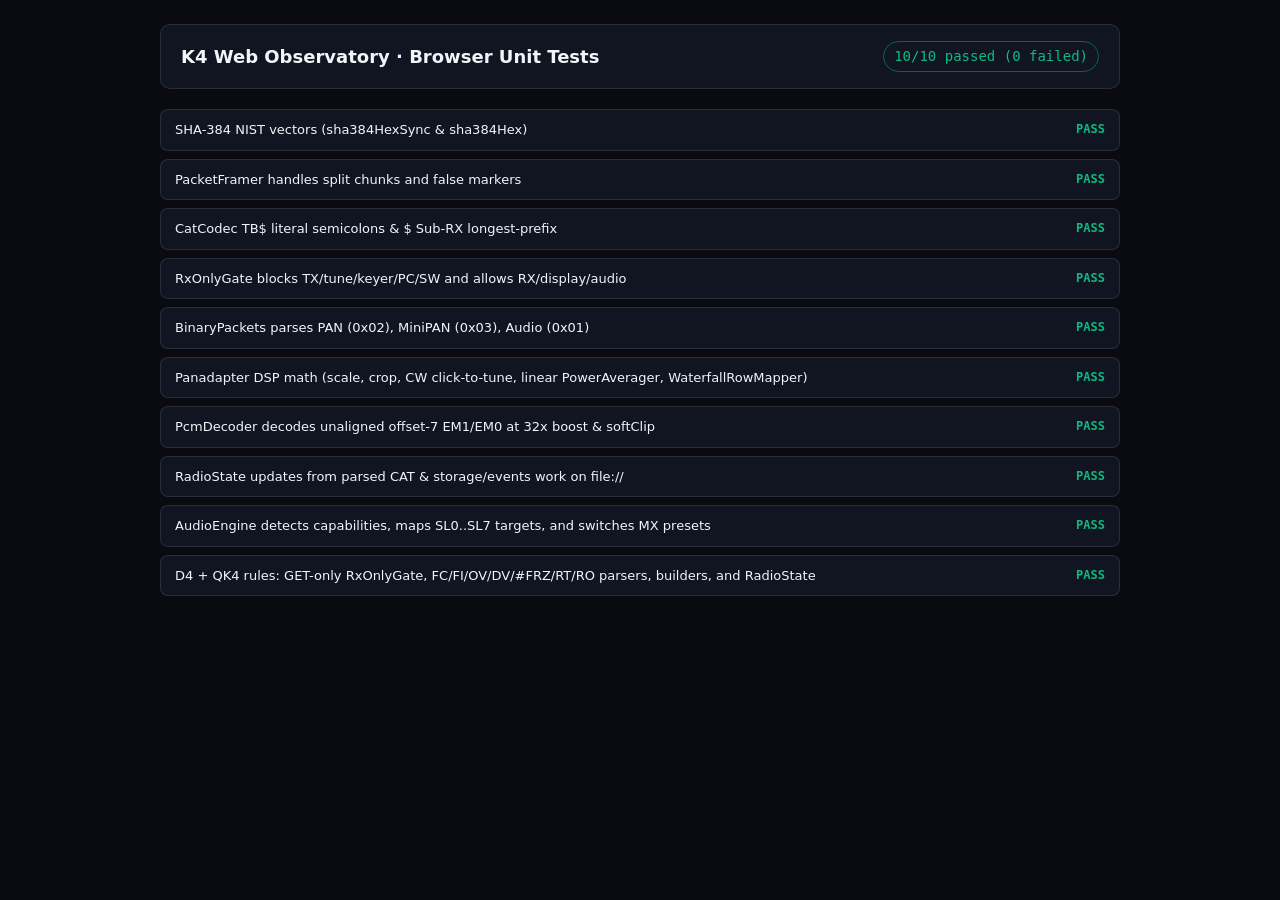
==== web/test.html @ ce6cd917 "feat(sim,deploy,tests): add Go K4 :9205 simulator, Envoy/websockify/websocat configs, and E2E suite" ====
<!DOCTYPE html>
<html lang="en">
<head>
  <meta charset="utf-8">
  <meta name="viewport" content="width=device-width, initial-scale=1.0">
  <meta name="color-scheme" content="dark">
  <title>K4 Web Observatory · Browser Unit Tests</title>
  <style>
    :root {
      color-scheme: dark;
      --bg: #090b10;
      --panel: #101521;
      --border: rgba(148, 163, 184, 0.18);
      --text: #f1f5f9;
      --muted: #94a3b8;
      --pass: #10b981;
      --fail: #f43f5e;
      --accent: #38bdf8;
    }
    * { box-sizing: border-box; }
    body {
      margin: 0;
      padding: 24px;
      background: var(--bg);
      color: var(--text);
      font-family: ui-sans-serif, system-ui, -apple-system, BlinkMacSystemFont, "Segoe UI", Roboto, sans-serif;
      line-height: 1.5;
    }
    header {
      max-width: 960px;
      margin: 0 auto 20px;
      padding: 16px 20px;
      background: var(--panel);
      border: 1px solid var(--border);
      border-radius: 10px;
      display: flex;
      justify-content: space-between;
      align-items: center;
      gap: 16px;
    }
    h1 {
      margin: 0;
      font-size: 18px;
      font-weight: 600;
    }
    .summary {
      font-family: ui-monospace, SFMono-Regular, Menlo, Consolas, monospace;
      font-variant-numeric: tabular-nums;
      font-size: 14px;
      padding: 4px 10px;
      border-radius: 999px;
      border: 1px solid var(--border);
    }
    .summary.pass { color: var(--pass); border-color: rgba(16, 185, 129, 0.45); }
    .summary.fail { color: var(--fail); border-color: rgba(244, 63, 94, 0.45); }
    #results {
      max-width: 960px;
      margin: 0 auto;
      display: grid;
      gap: 8px;
    }
    .test-row {
      display: flex;
      justify-content: space-between;
      align-items: flex-start;
      gap: 12px;
      padding: 10px 14px;
      background: var(--panel);
      border: 1px solid var(--border);
      border-radius: 8px;
      font-size: 13px;
    }
    .test-row.is-fail {
      border-color: rgba(244, 63, 94, 0.5);
    }
    .badge {
      font-family: ui-monospace, SFMono-Regular, Menlo, Consolas, monospace;
      font-size: 12px;
      font-weight: 700;
      flex-shrink: 0;
    }
    .badge.pass { color: var(--pass); }
    .badge.fail { color: var(--fail); }
    .err-msg {
      margin-top: 4px;
      color: var(--fail);
      font-family: ui-monospace, SFMono-Regular, Menlo, Consolas, monospace;
      font-size: 12px;
      white-space: pre-wrap;
    }
  </style>

  <!-- Exact Spec 00 Section 2 script load order (no type="module") -->
  <script defer src="js/util/events.js"></script>
  <script defer src="js/util/storage.js"></script>
  <script defer src="js/protocol/sha384.js"></script>
  <script defer src="js/protocol/framer.js"></script>
  <script defer src="js/protocol/cat-codec.js"></script>
  <script defer src="js/protocol/binary-packets.js"></script>
  <script defer src="js/transport/rx-only-gate.js"></script>
  <script defer src="js/state/radio-state.js"></script>
  <script defer src="js/transport/k4-client.js"></script>
  <script defer src="js/panadapter/band-plan.js"></script>
  <script defer src="js/panadapter/color-luts.js"></script>
  <script defer src="js/panadapter/dsp.js"></script>
  <script defer src="js/panadapter/webgl-renderer.js"></script>
  <script defer src="js/panadapter/interaction.js"></script>
  <script defer src="js/panadapter/panadapter-view.js"></script>
  <script defer src="js/audio/pcm-decoder.js"></script>
  <script defer src="js/audio/opus-decoder.js"></script>
  <script defer src="js/audio/worklet-source.js"></script>
  <script defer src="js/audio/audio-engine.js"></script>
  <script defer src="js/ui/vfo-widget.js"></script>
  <script defer src="js/ui/smeter-widget.js"></script>
  <script defer src="js/ui/omnibar.js"></script>
  <script defer src="js/ui/inspector-panels.js"></script>
  <script defer src="js/ui/connection-dialog.js"></script>
  <script defer src="../tests/browser-unit-tests.js"></script>
</head>
<body>
  <header>
    <h1>K4 Web Observatory · Browser Unit Tests</h1>
    <div id="summary" class="summary" data-testid="test-summary">Running...</div>
  </header>
  <main id="results" data-testid="test-results"></main>
</body>
</html>
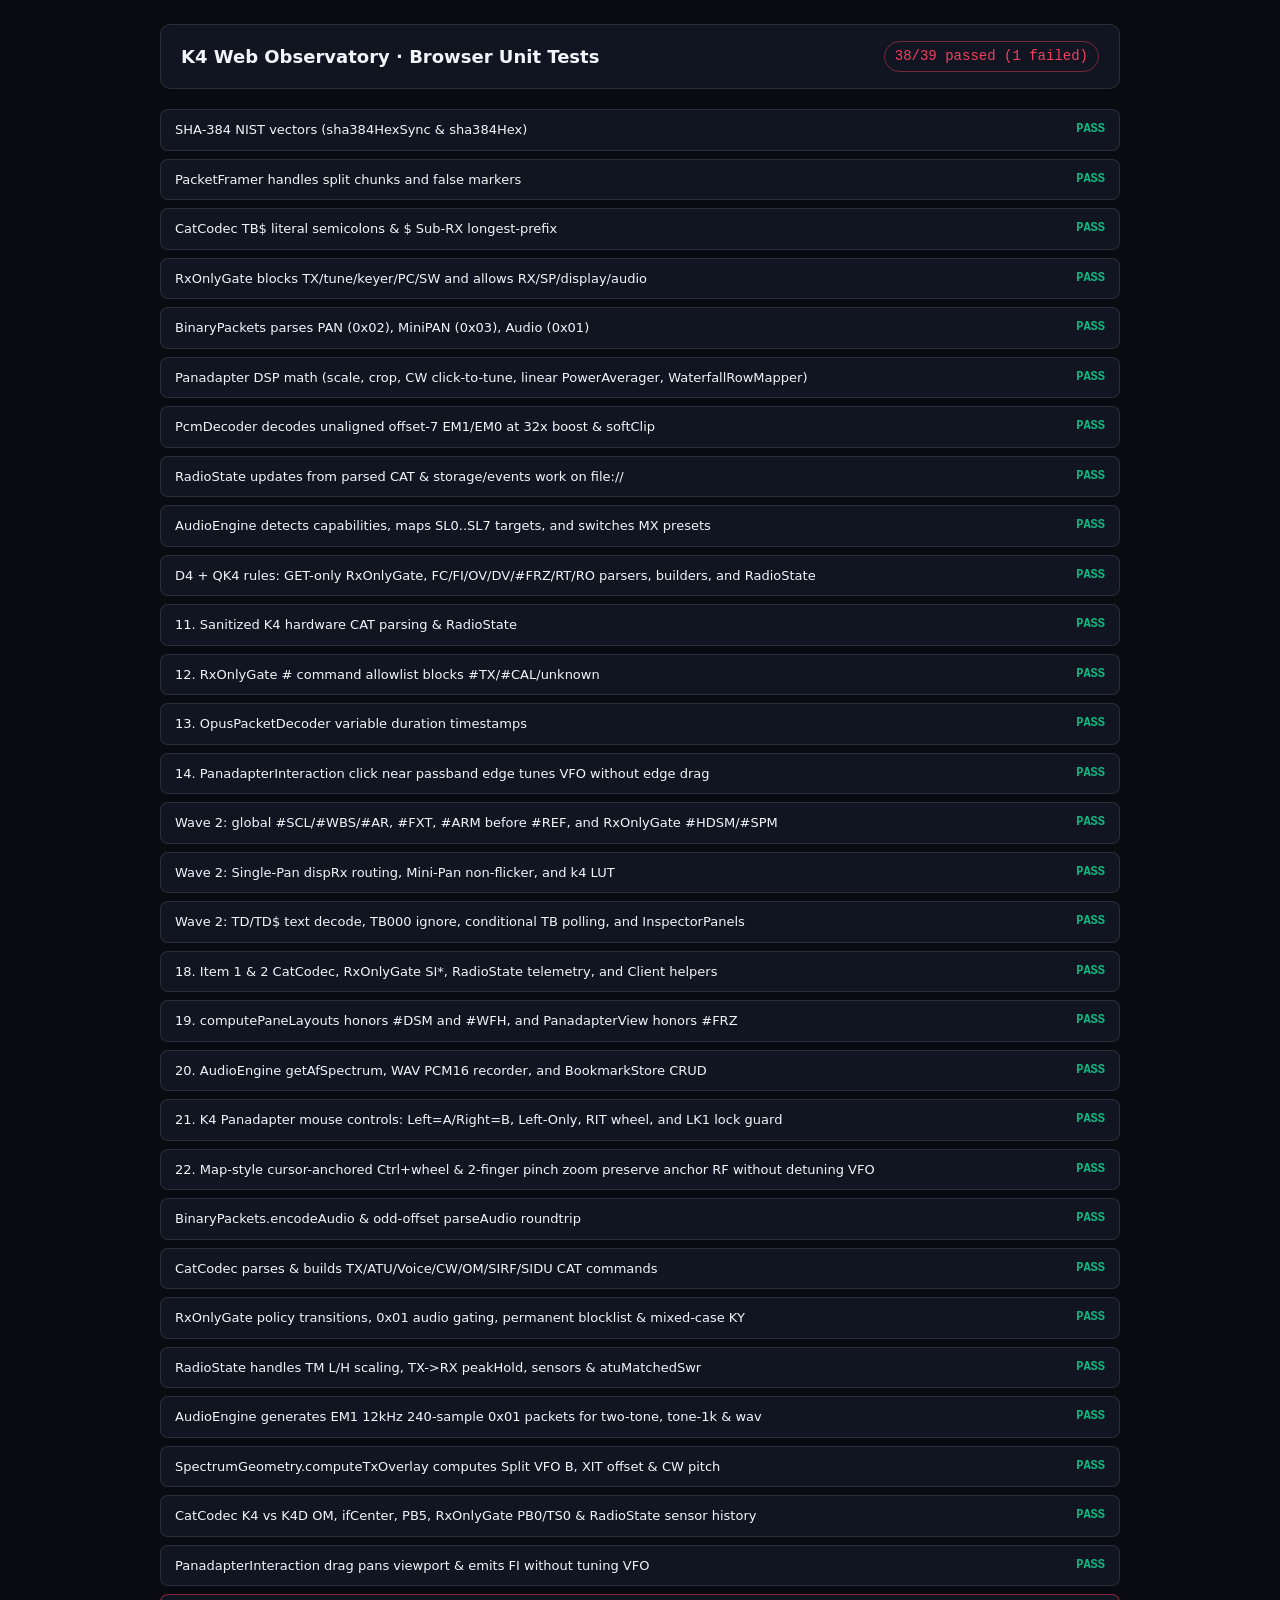
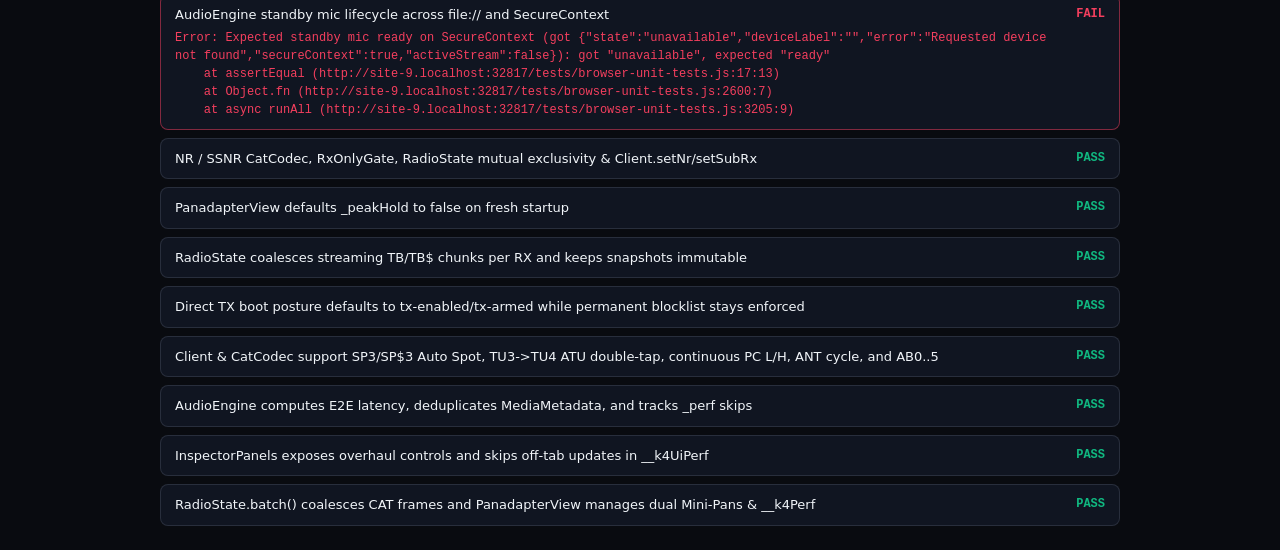
==== commit 7f2d6ebe: "Add Settings & Shortcuts panel, ClientPrefs, K4 shortcuts, and topbar UX fixes" ====
--- a/web/test.html
+++ b/web/test.html
@@ -115,6 +115,7 @@
   <script defer src="js/ui/omnibar.js"></script>
   <script defer src="js/ui/inspector-panels.js"></script>
   <script defer src="js/ui/connection-dialog.js"></script>
+  <script defer src="js/ui/settings-panel.js"></script>
   <script defer src="../tests/browser-unit-tests.js"></script>
 </head>
 <body>
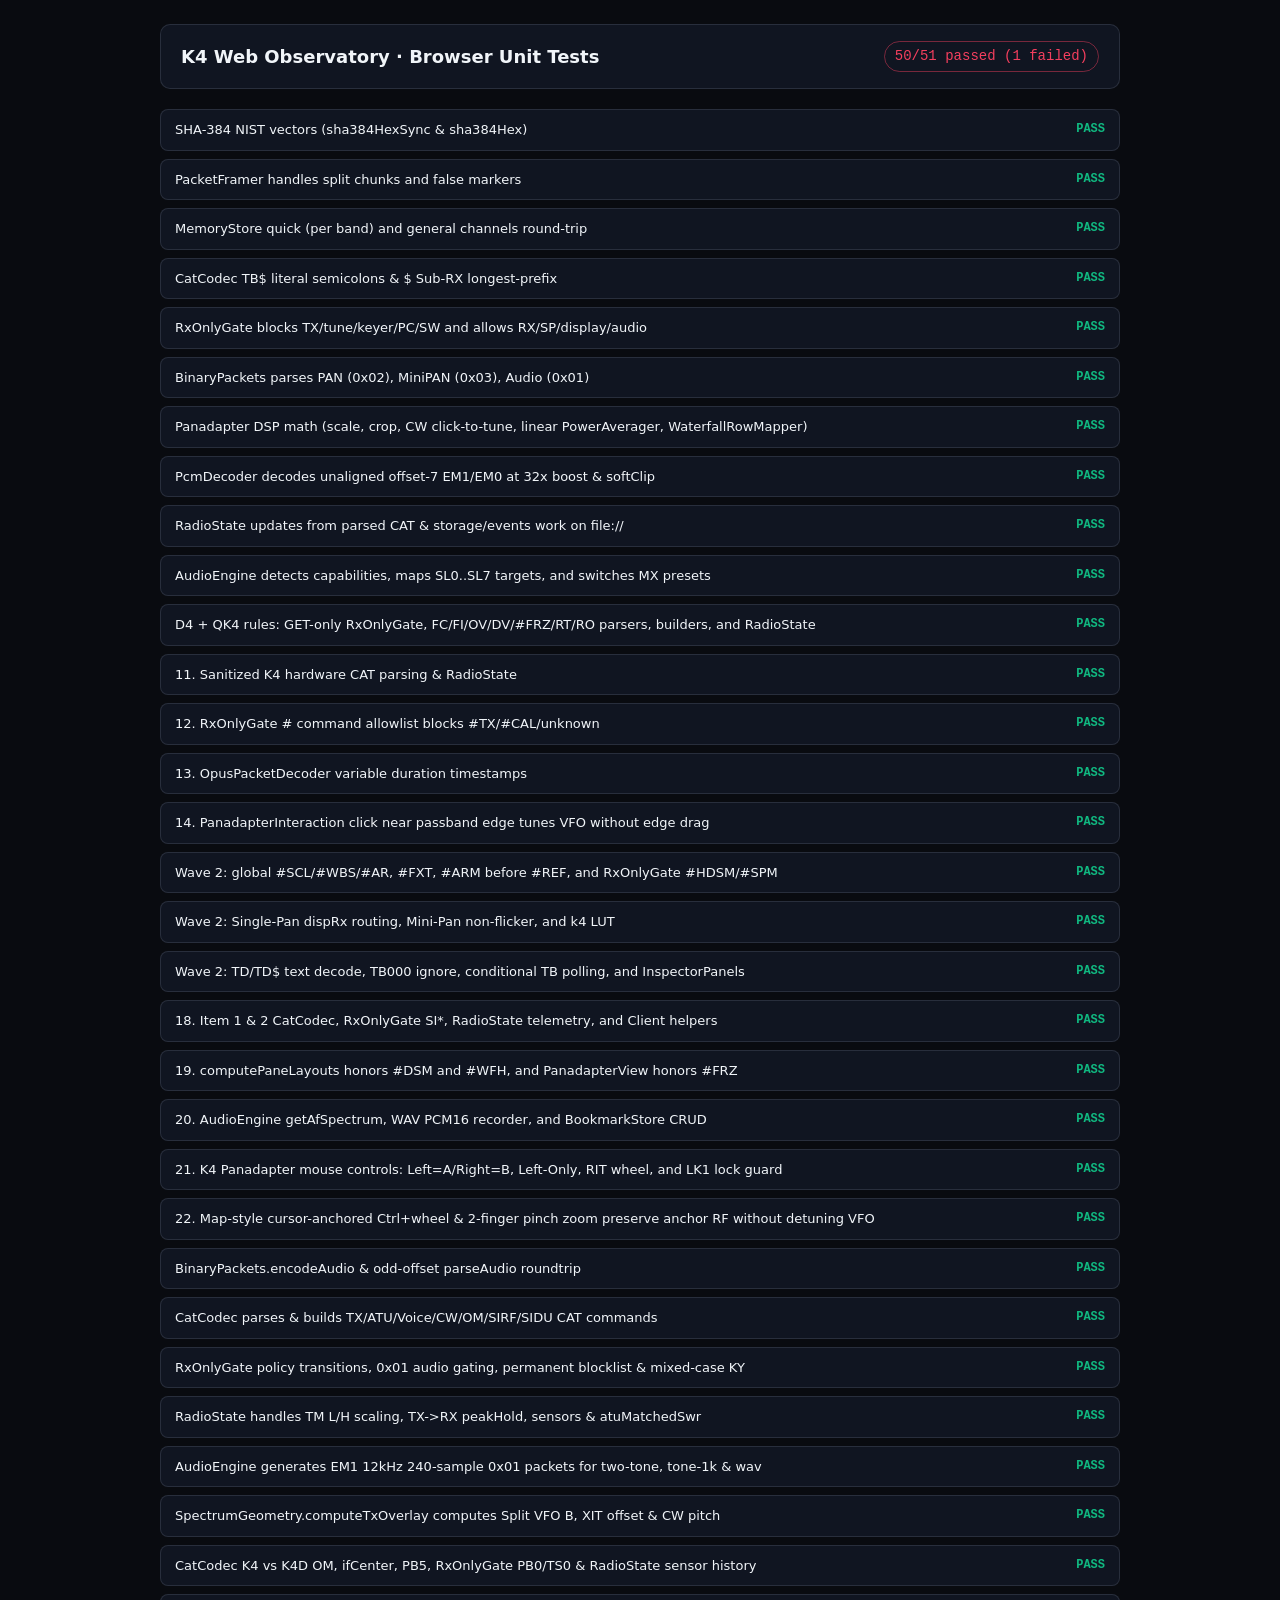
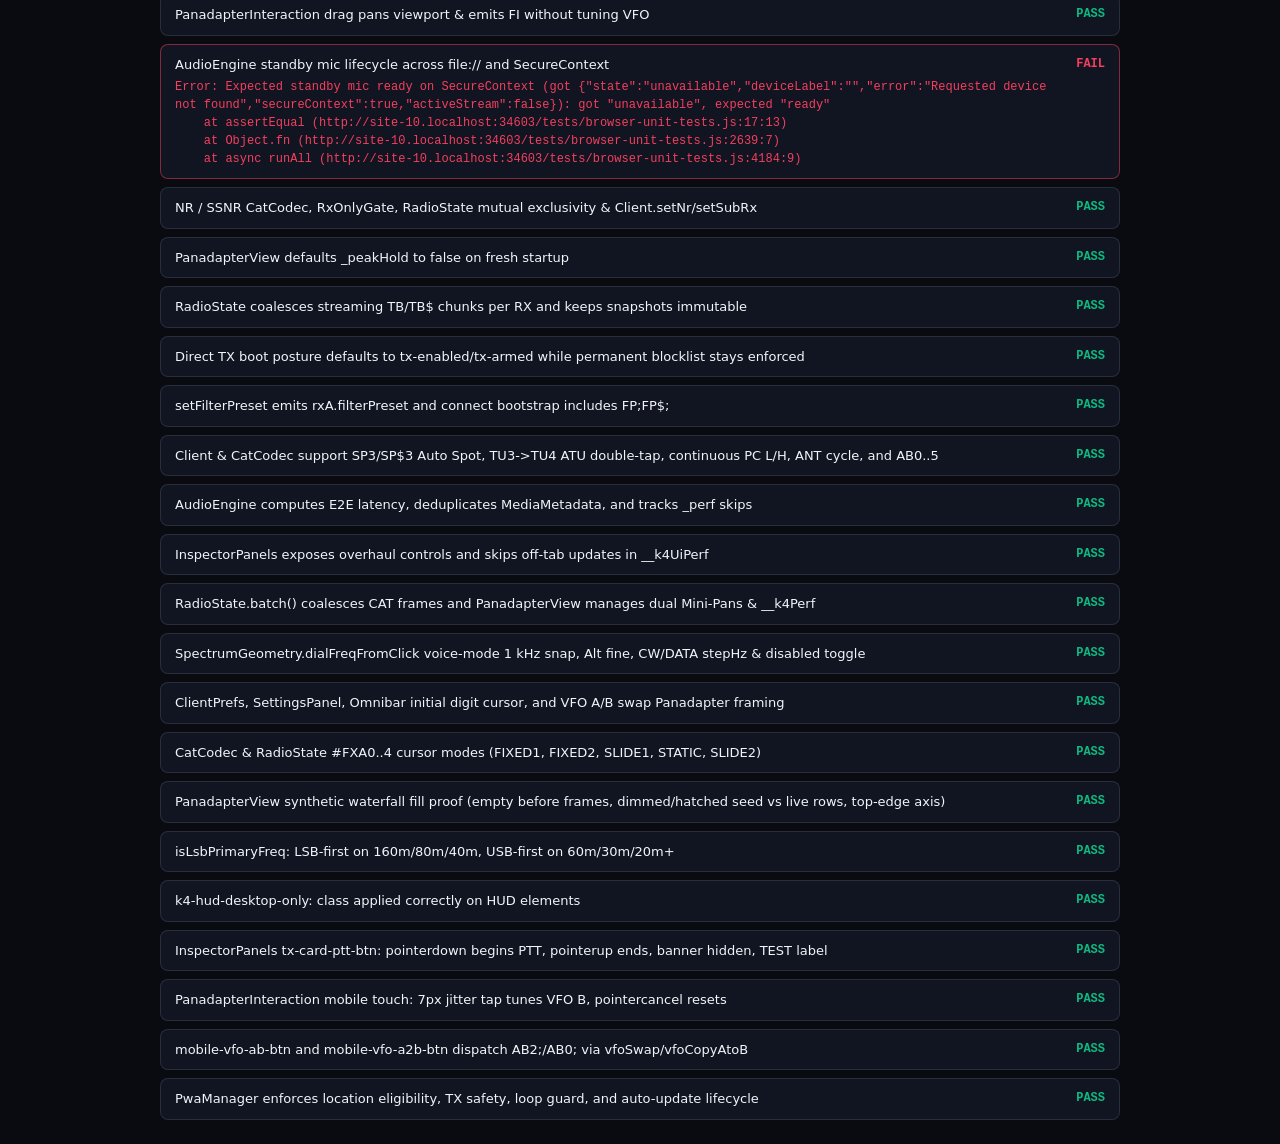
==== commit c32b3fc4: "feat(pwa): add installable mobile PWA with TX-safe background auto-updates" ====
--- a/web/test.html
+++ b/web/test.html
@@ -93,6 +93,7 @@
   <!-- Exact Spec 00 Section 2 script load order (no type="module") -->
   <script defer src="js/util/events.js"></script>
   <script defer src="js/util/storage.js"></script>
+  <script defer src="js/util/pwa.js"></script>
   <script defer src="js/protocol/sha384.js"></script>
   <script defer src="js/protocol/framer.js"></script>
   <script defer src="js/protocol/cat-codec.js"></script>
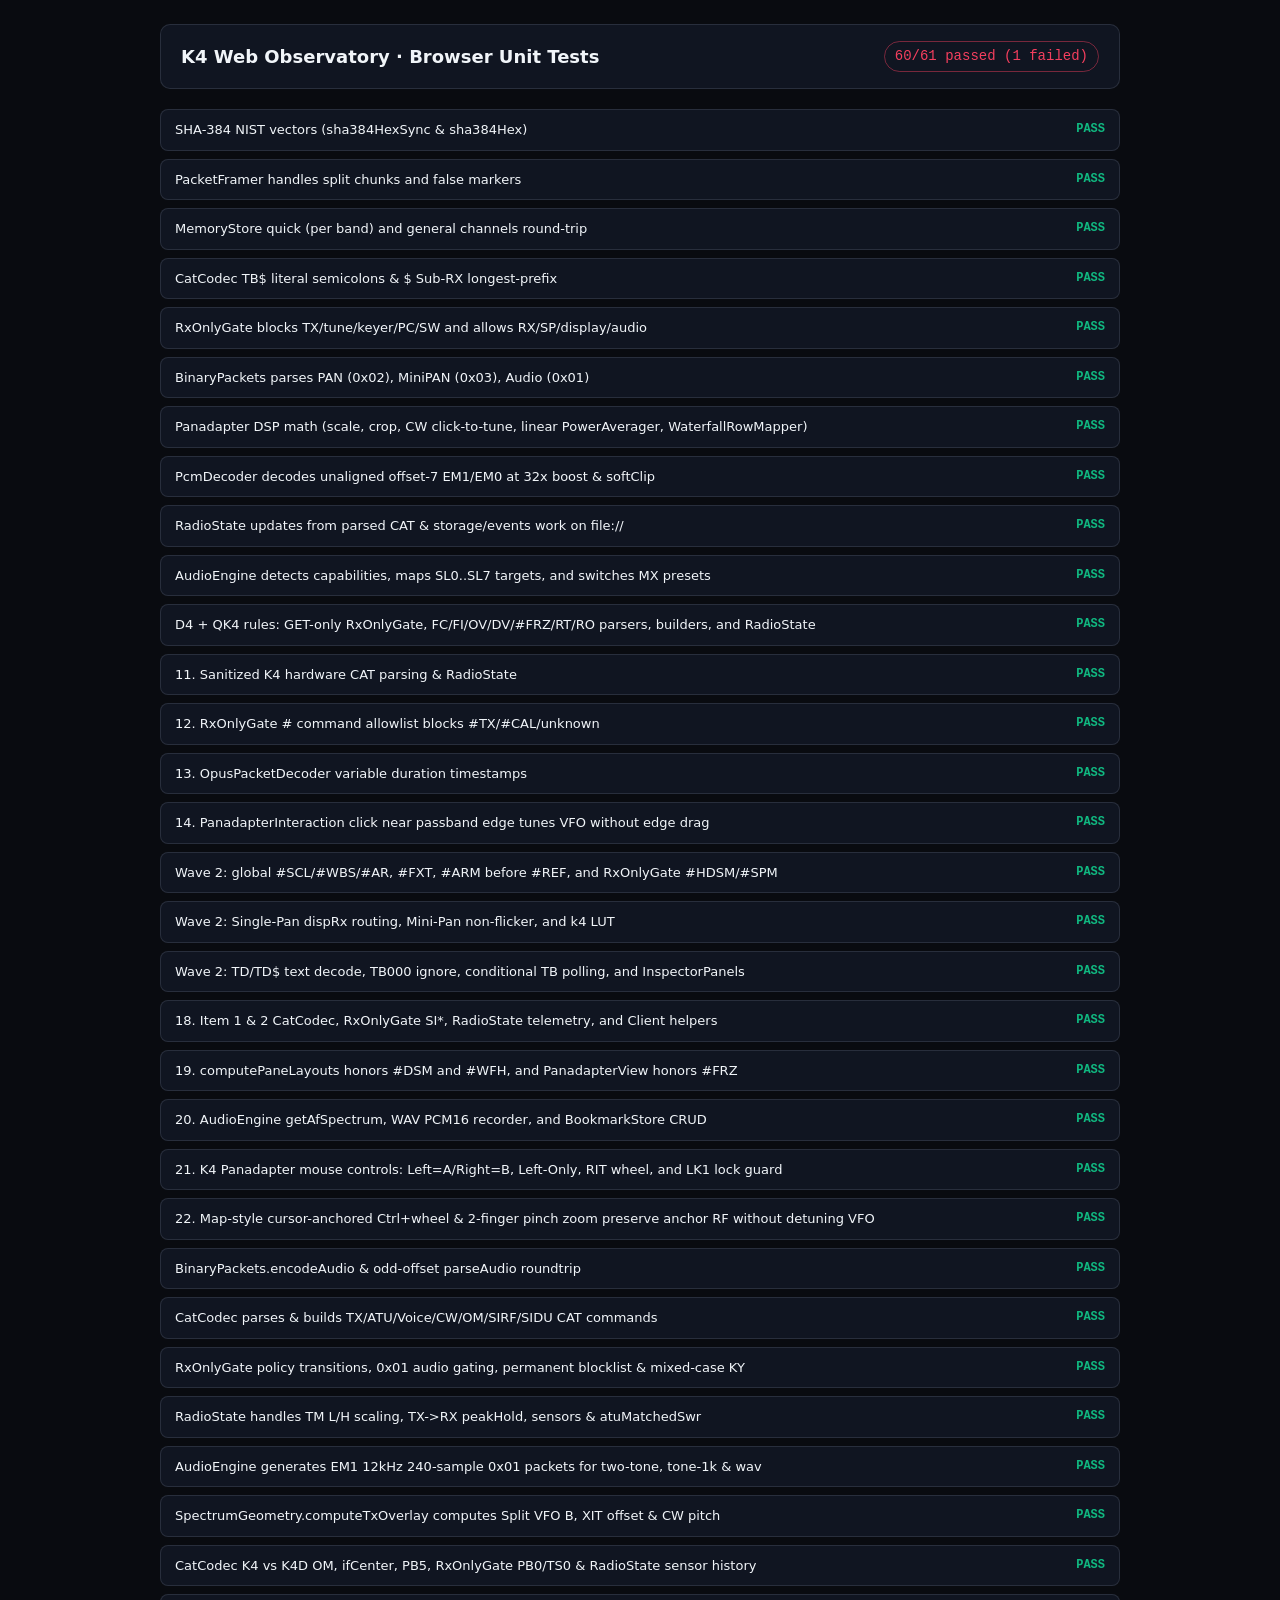
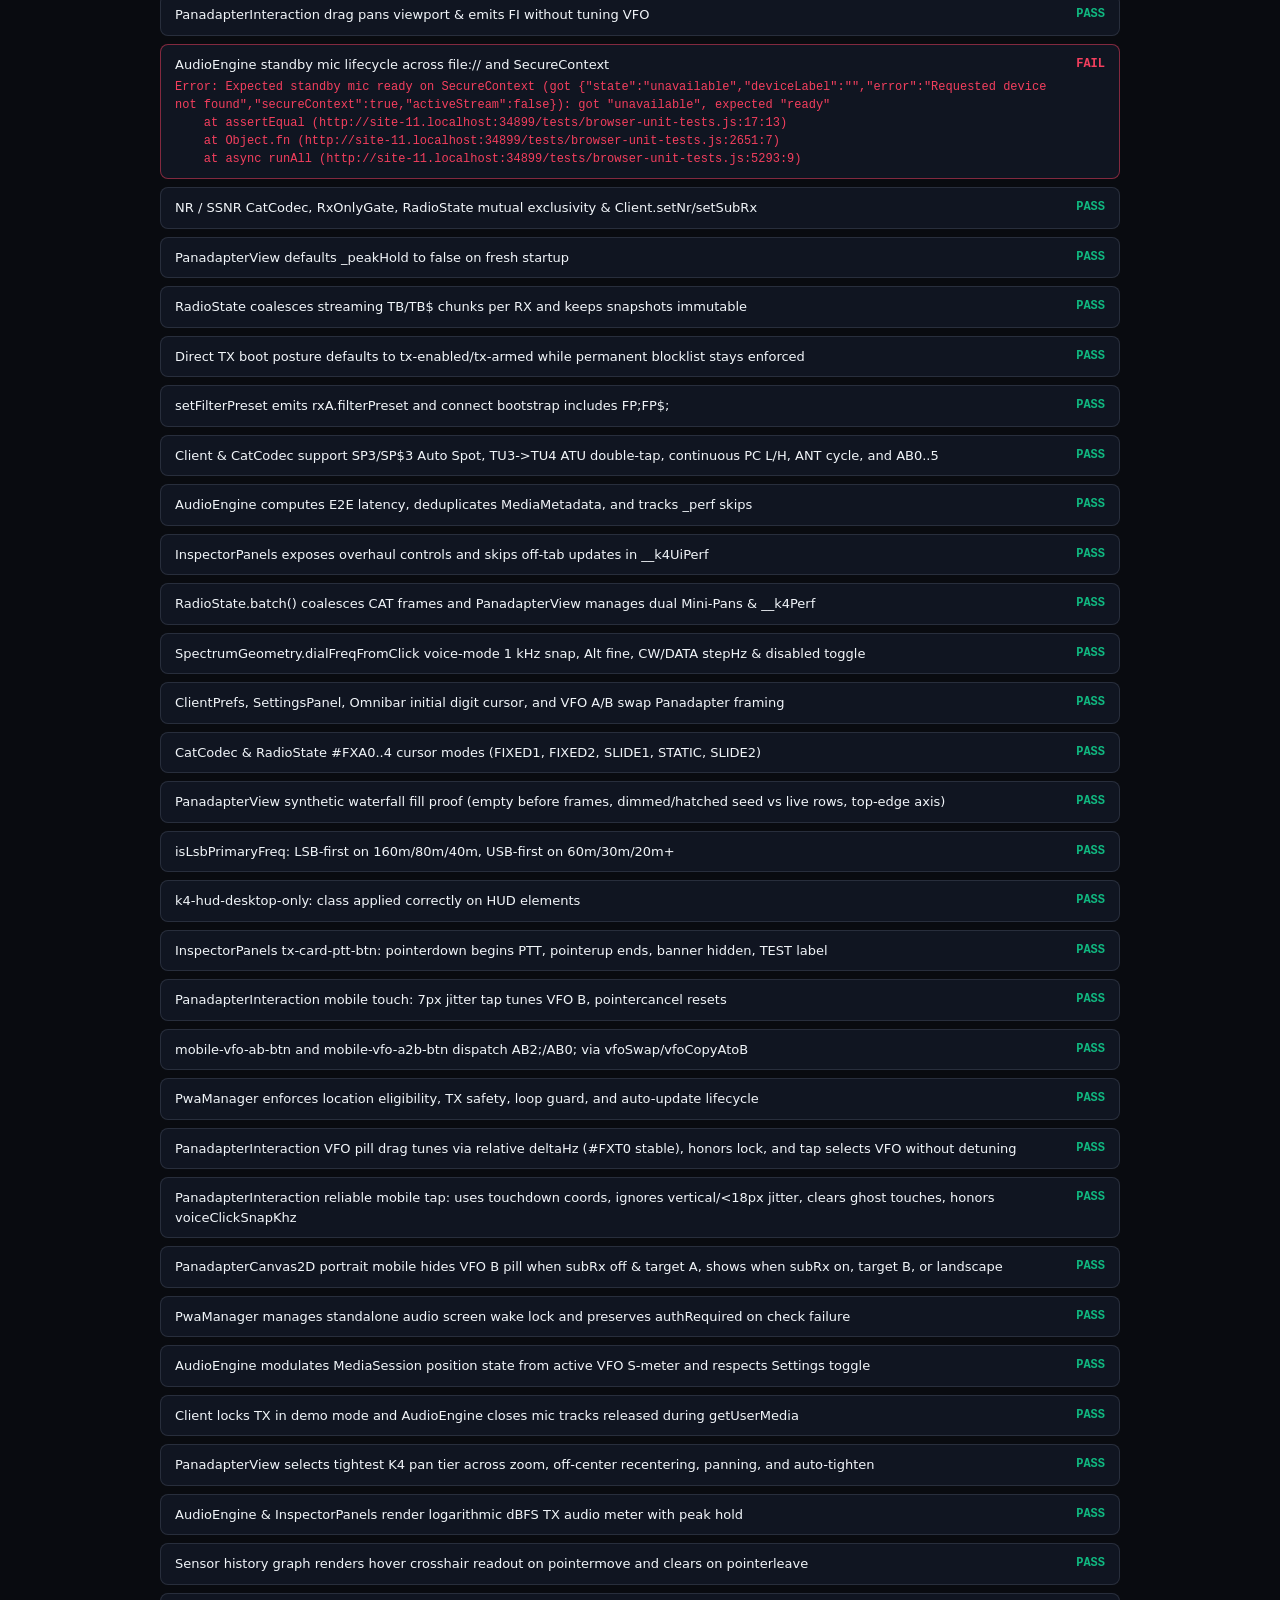
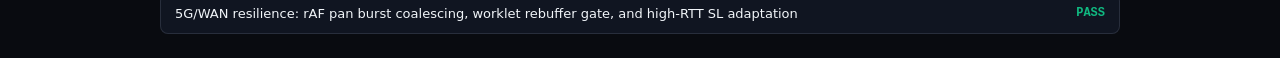
==== commit a5139307: "Embed git commit and UTC build time in Settings and Audio Diagnostics" ====
--- a/web/test.html
+++ b/web/test.html
@@ -92,6 +92,7 @@
 
   <!-- Exact Spec 00 Section 2 script load order (no type="module") -->
   <script defer src="js/util/events.js"></script>
+  <script defer src="js/util/build-info.js"></script>
   <script defer src="js/util/storage.js"></script>
   <script defer src="js/util/pwa.js"></script>
   <script defer src="js/protocol/sha384.js"></script>
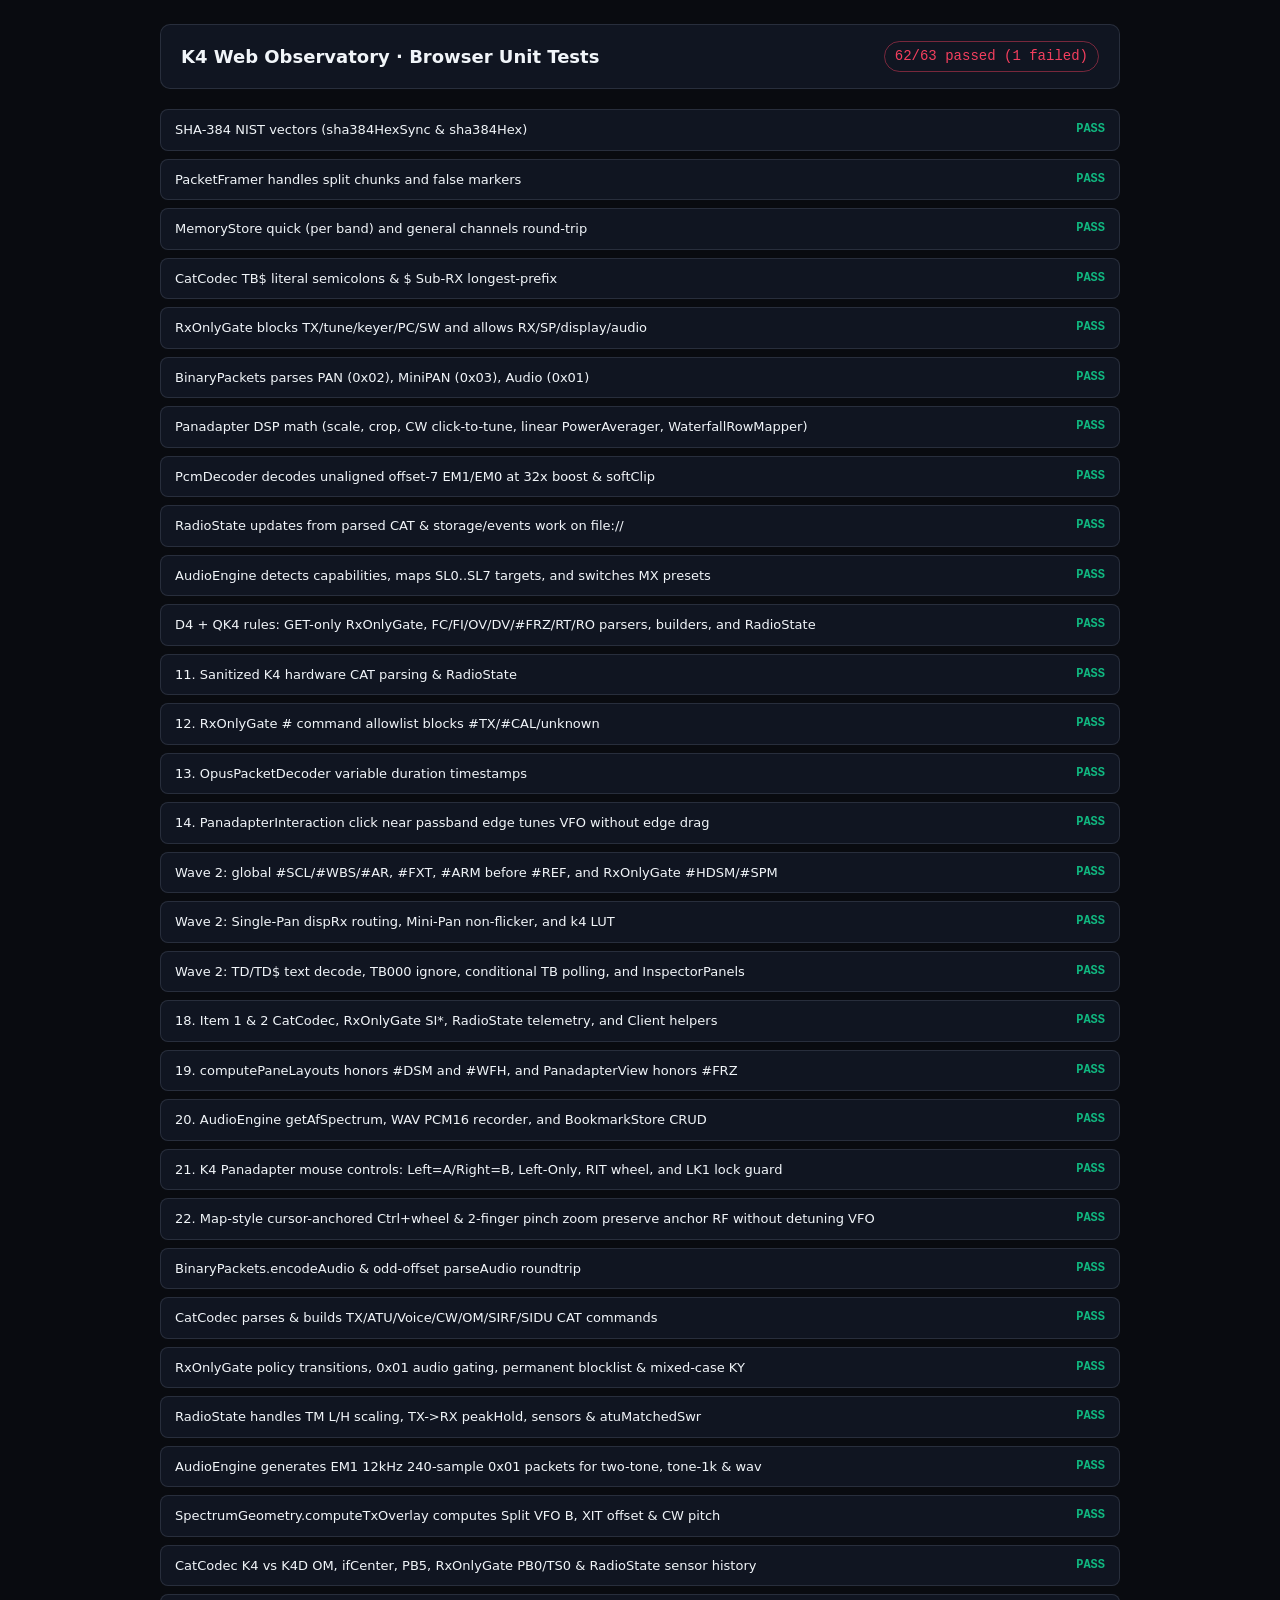
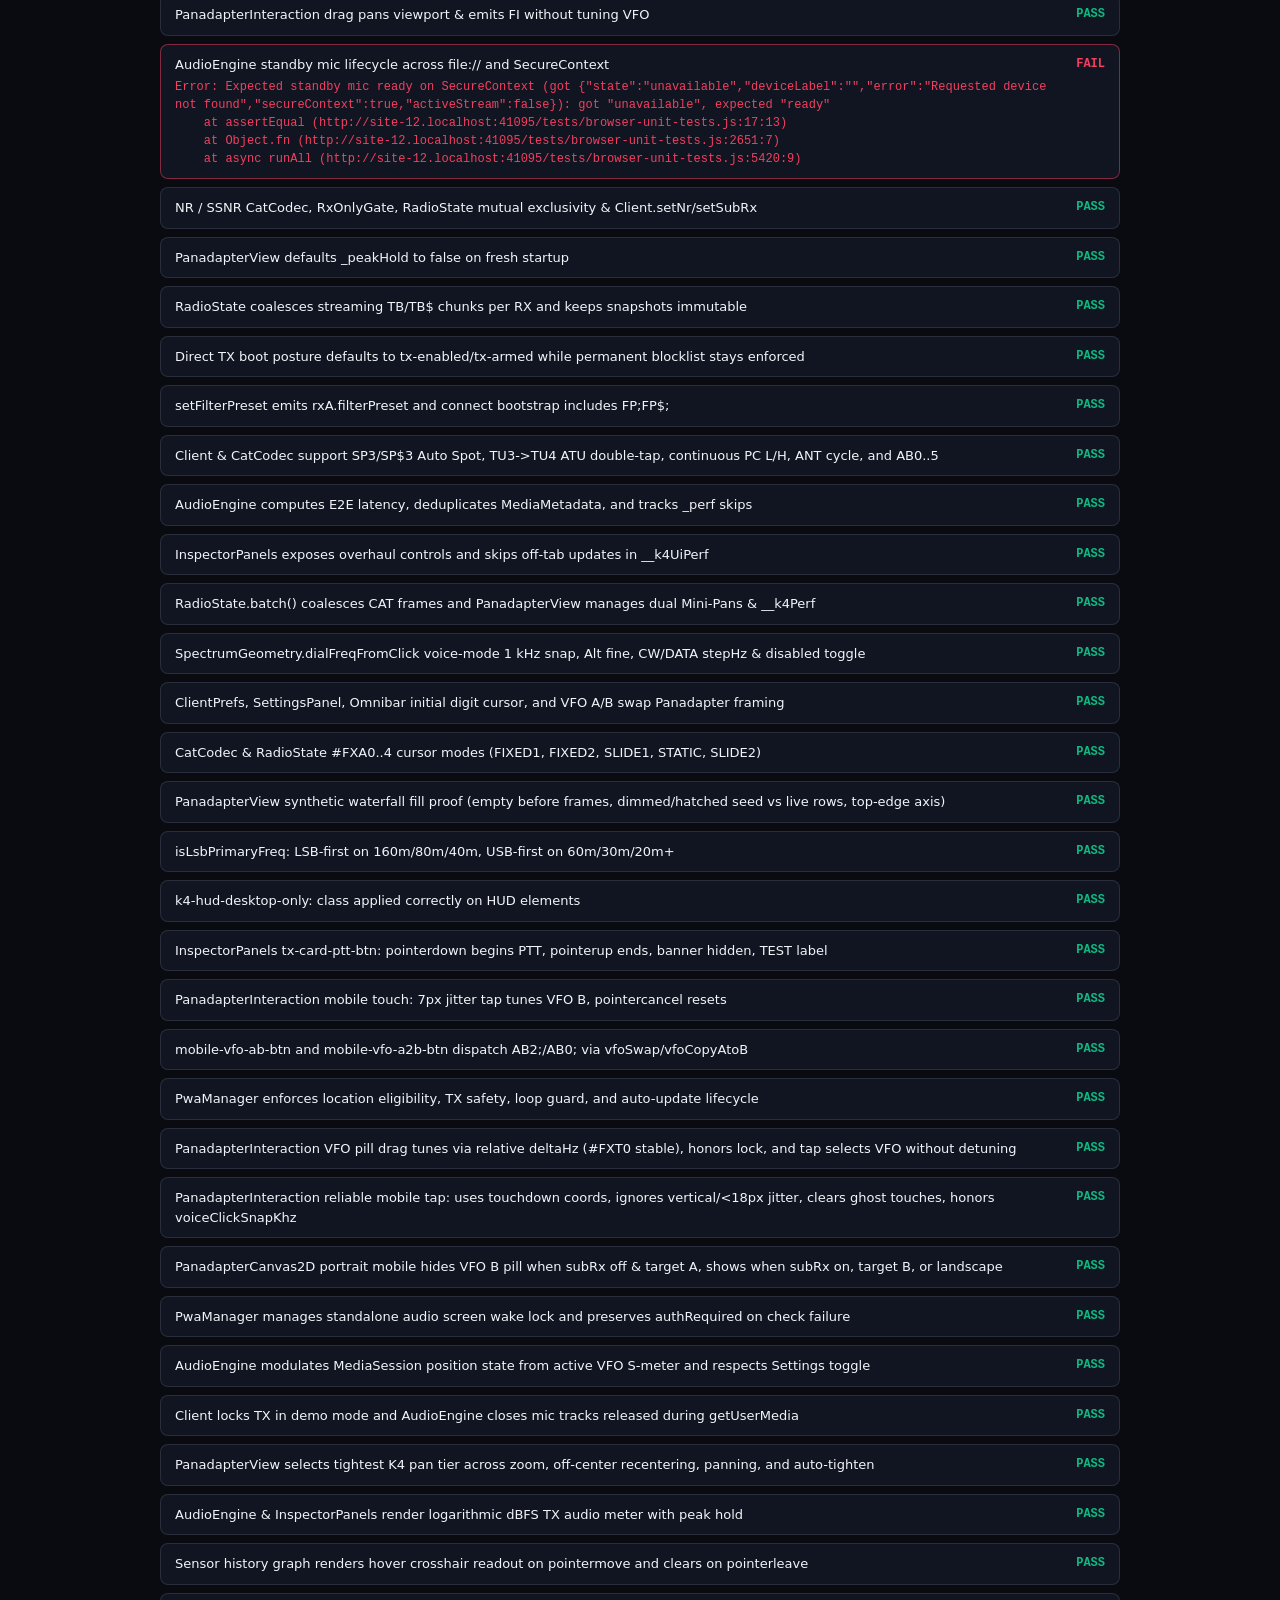
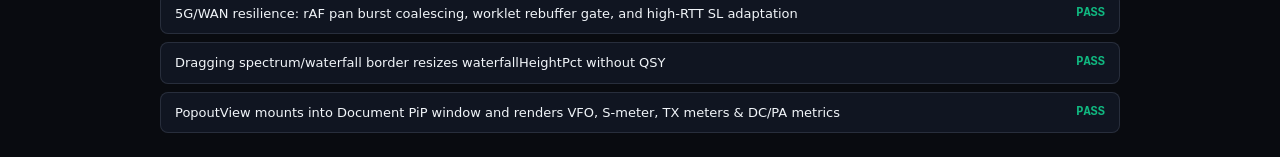
==== commit 4063f686: "Add always-on-top Document PiP Pop-Out Mini-Rig view with VFO, S-meter, and TX meters" ====
--- a/web/test.html
+++ b/web/test.html
@@ -118,6 +118,7 @@
   <script defer src="js/ui/inspector-panels.js"></script>
   <script defer src="js/ui/connection-dialog.js"></script>
   <script defer src="js/ui/settings-panel.js"></script>
+  <script defer src="js/ui/popout-view.js"></script>
   <script defer src="../tests/browser-unit-tests.js"></script>
 </head>
 <body>
